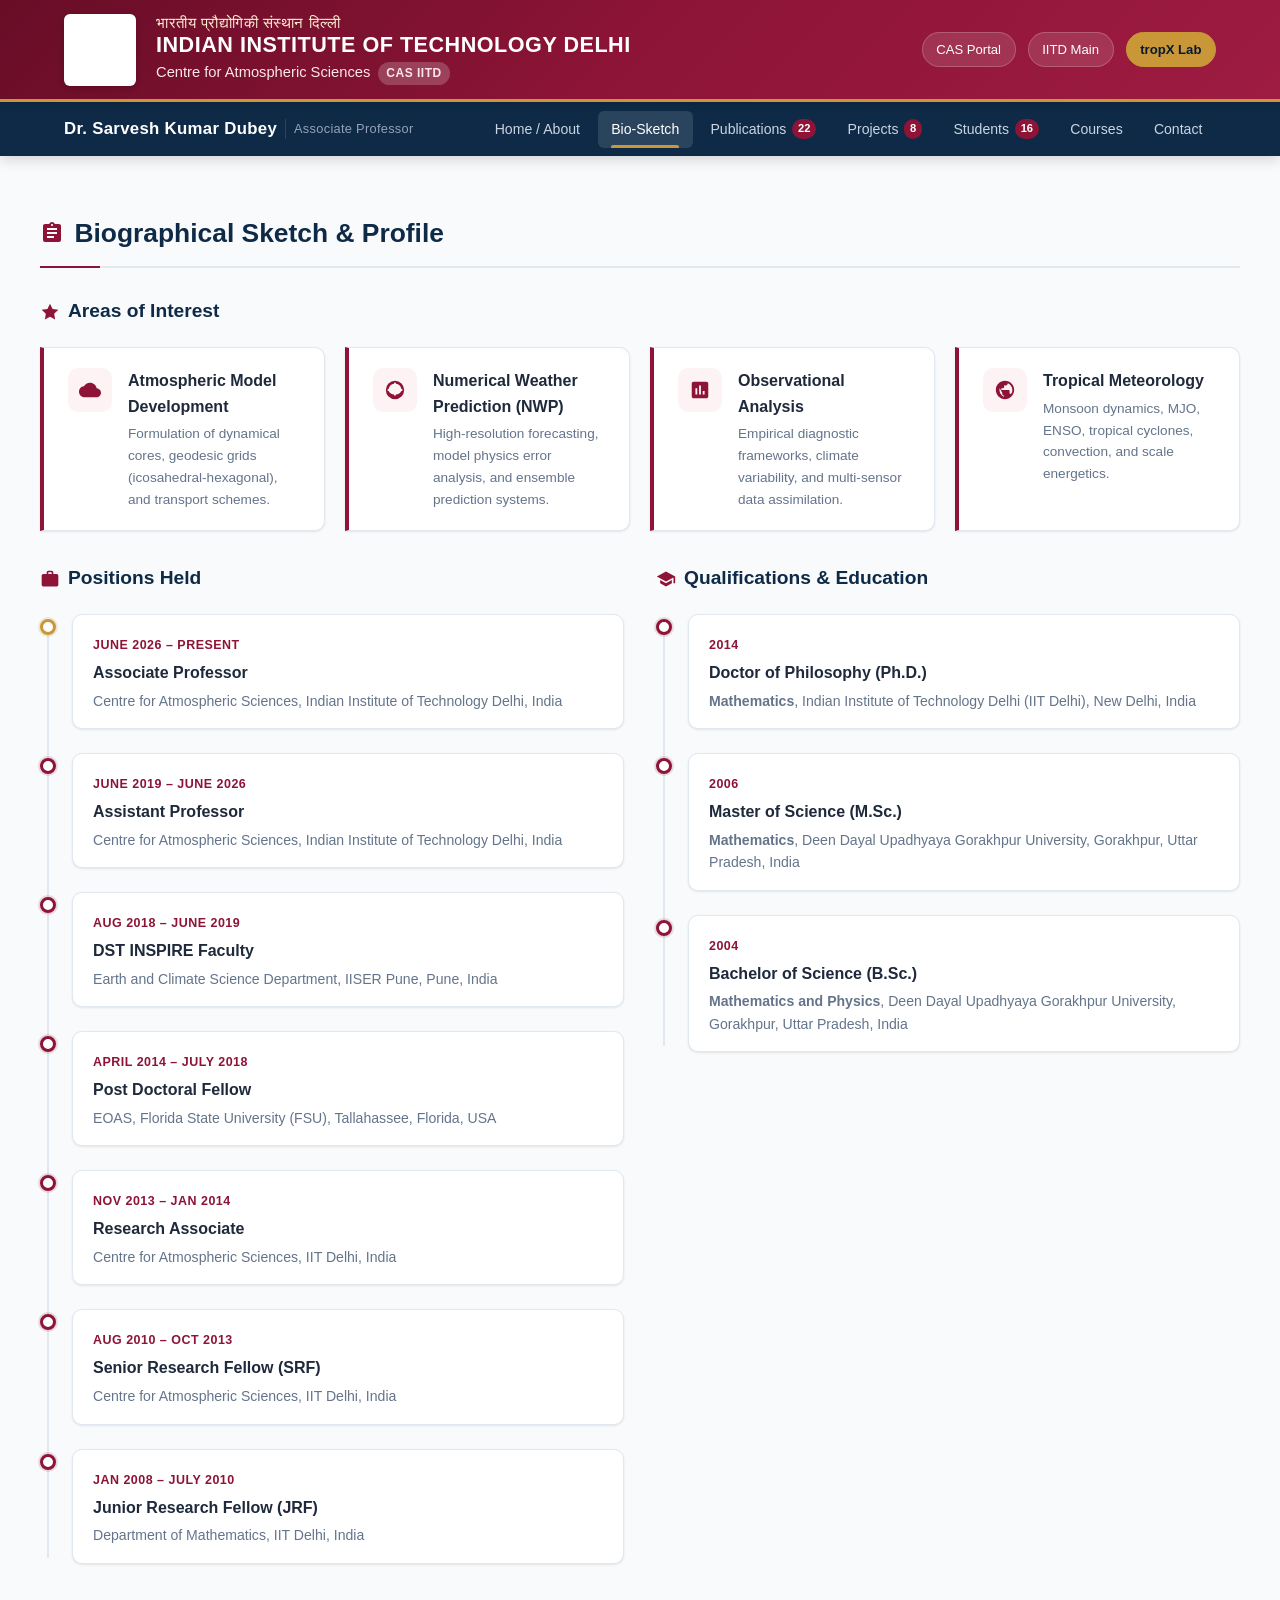
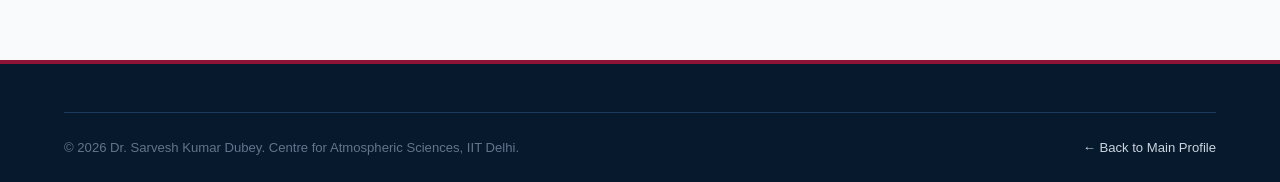
==== biosketch.html @ bfdb4acb "Deploy modern IIT Delhi faculty website for Dr. Sarvesh Kumar Dubey" ====
<!DOCTYPE html>
<html lang="en">
<head>
  <meta charset="UTF-8">
  <meta name="viewport" content="width=device-width, initial-scale=1.0">
  <title>Bio-Sketch | Dr. Sarvesh Kumar Dubey | IIT Delhi</title>
  <link rel="stylesheet" href="assets/css/style.css">
  <link rel="shortcut icon" href="assets/images/iitd_logo_official.png" type="image/png">
</head>
<body>

  <!-- TOP INSTITUTIONAL BANNER -->
  <header class="iitd-topbar">
    <div class="container iitd-topbar-content">
      <div class="iitd-brand-group">
        <a href="index.html" class="iitd-logo-badge" title="IIT Delhi Official Website">
          <img src="assets/images/iitd_logo_official.png" alt="IIT Delhi Crest Logo">
        </a>
        <div class="iitd-titles">
          <span class="iitd-hindi-name">भारतीय प्रौद्योगिकी संस्थान दिल्ली</span>
          <span class="iitd-english-name">Indian Institute of Technology Delhi</span>
          <span class="iitd-dept-name">
            Centre for Atmospheric Sciences
            <span class="badge">CAS IITD</span>
          </span>
        </div>
      </div>

      <div class="iitd-topbar-links">
        <a href="https://cas.iitd.ac.in" target="_blank" rel="noopener noreferrer" class="top-pill-link">CAS Portal</a>
        <a href="https://home.iitd.ac.in" target="_blank" rel="noopener noreferrer" class="top-pill-link">IITD Main</a>
        <a href="https://tropx.iitd.ac.in" target="_blank" rel="noopener noreferrer" class="top-pill-link highlight">tropX Lab</a>
      </div>
    </div>
  </header>

  <!-- NAVIGATION BAR -->
  <nav class="main-nav-wrapper">
    <div class="container main-nav">
      <a href="index.html" class="nav-faculty-name">
        Dr. Sarvesh Kumar Dubey
        <span class="sub-role">Associate Professor</span>
      </a>

      <button class="mobile-menu-btn" id="mobileMenuBtn" aria-label="Toggle Navigation Menu">&#9776;</button>

      <ul class="nav-menu" id="navMenu">
        <li class="nav-item"><a href="index.html" class="nav-link">Home / About</a></li>
        <li class="nav-item"><a href="biosketch.html" class="nav-link active">Bio-Sketch</a></li>
        <li class="nav-item"><a href="publications.html" class="nav-link">Publications <span class="badge-count">22</span></a></li>
        <li class="nav-item"><a href="projects.html" class="nav-link">Projects <span class="badge-count">8</span></a></li>
        <li class="nav-item"><a href="students.html" class="nav-link">Students <span class="badge-count">16</span></a></li>
        <li class="nav-item"><a href="courses.html" class="nav-link">Courses</a></li>
        <li class="nav-item"><a href="contact.html" class="nav-link">Contact</a></li>
      </ul>
    </div>
  </nav>

  <!-- MAIN CONTENT -->
  <main class="main-content container">
    <section class="section-wrapper" style="margin-top: 1rem;">
      <div class="section-header">
        <h1 class="section-title">
          <svg width="24" height="24" fill="currentColor" viewBox="0 0 24 24"><path d="M19 3h-4.18C14.4 1.84 13.3 1 12 1c-1.3 0-2.4.84-2.82 2H5c-1.1 0-2 .9-2 2v14c0 1.1.9 2 2 2h14c1.1 0 2-.9 2-2V5c0-1.1-.9-2-2-2zm-7 0c.55 0 1 .45 1 1s-.45 1-1 1-1-.45-1-1 .45-1 1-1zm2 14H7v-2h7v2zm3-4H7v-2h10v2zm0-4H7V7h10v2z"/></svg>
          Biographical Sketch & Profile
        </h1>
      </div>

      <!-- Core Areas of Interest -->
      <h3 class="subsection-title">
        <svg width="20" height="20" fill="currentColor" viewBox="0 0 24 24"><path d="M12 2l3.09 6.26L22 9.27l-5 4.87 1.18 6.88L12 17.77l-6.18 3.25L7 14.14 2 9.27l6.91-1.01L12 2z"/></svg>
        Areas of Interest
      </h3>
      <div class="interest-grid">
        <div class="interest-card">
          <div class="interest-icon">
            <svg width="22" height="22" fill="currentColor" viewBox="0 0 24 24"><path d="M19.35 10.04C18.67 6.59 15.64 4 12 4 9.11 4 6.6 5.64 5.35 8.04 2.34 8.36 0 10.91 0 14c0 3.31 2.69 6 6 6h13c2.76 0 5-2.24 5-5 0-2.64-2.05-4.78-4.65-4.96z"/></svg>
          </div>
          <div>
            <h4>Atmospheric Model Development</h4>
            <p>Formulation of dynamical cores, geodesic grids (icosahedral-hexagonal), and transport schemes.</p>
          </div>
        </div>

        <div class="interest-card">
          <div class="interest-icon">
            <svg width="22" height="22" fill="currentColor" viewBox="0 0 24 24"><path d="M12 2a10 10 0 100 20 10 10 0 000-20zm1 14.93V18h-2v-1.07A7.002 7.002 0 015.07 13H4v-2h1.07A7.002 7.002 0 0111 5.07V4h2v1.07A7.002 7.002 0 0118.93 11H20v2h-1.07A7.002 7.002 0 0113 16.93z"/></svg>
          </div>
          <div>
            <h4>Numerical Weather Prediction (NWP)</h4>
            <p>High-resolution forecasting, model physics error analysis, and ensemble prediction systems.</p>
          </div>
        </div>

        <div class="interest-card">
          <div class="interest-icon">
            <svg width="22" height="22" fill="currentColor" viewBox="0 0 24 24"><path d="M19 3H5c-1.1 0-2 .9-2 2v14c0 1.1.9 2 2 2h14c1.1 0 2-.9 2-2V5c0-1.1-.9-2-2-2zM9 17H7v-7h2v7zm4 0h-2V7h2v10zm4 0h-2v-4h2v4z"/></svg>
          </div>
          <div>
            <h4>Observational Analysis</h4>
            <p>Empirical diagnostic frameworks, climate variability, and multi-sensor data assimilation.</p>
          </div>
        </div>

        <div class="interest-card">
          <div class="interest-icon">
            <svg width="22" height="22" fill="currentColor" viewBox="0 0 24 24"><path d="M12 2C6.48 2 2 6.48 2 12s4.48 10 10 10 10-4.48 10-10S17.52 2 12 2zm1 17.93c-3.95-.49-7-3.85-7-7.93 0-.62.08-1.21.21-1.79L9 15v1c0 1.1.9 2 2 2v1.93zm6.9-2.54c-.26-.81-1-1.39-1.9-1.39h-1v-3c0-.55-.45-1-1-1H8v-2h2c.55 0 1-.45 1-1V7h2c1.1 0 2-.9 2-2v-.41c2.93 1.19 5 4.06 5 7.41 0 2.08-.8 3.97-2.1 5.39z"/></svg>
          </div>
          <div>
            <h4>Tropical Meteorology</h4>
            <p>Monsoon dynamics, MJO, ENSO, tropical cyclones, convection, and scale energetics.</p>
          </div>
        </div>
      </div>

      <!-- Experience & Qualifications Grid -->
      <div class="grid-2col">
        <!-- Positions Held Timeline -->
        <div>
          <h3 class="subsection-title">
            <svg width="20" height="20" fill="currentColor" viewBox="0 0 24 24"><path d="M20 6h-4V4c0-1.11-.89-2-2-2h-4c-1.11 0-2 .89-2 2v2H4c-1.11 0-1.99.89-1.99 2L2 19c0 1.11.89 2 2 2h16c1.11 0 2-.89 2-2V8c0-1.11-.89-2-2-2zm-6 0h-4V4h4v2z"/></svg>
            Positions Held
          </h3>
          <div class="timeline">
            
            <div class="timeline-item">
              <div class="timeline-dot gold"></div>
              <div class="timeline-content">
                <span class="timeline-period">June 2026 – Present</span>
                <h4 class="timeline-role">Associate Professor</h4>
                <p class="timeline-place">Centre for Atmospheric Sciences, Indian Institute of Technology Delhi, India</p>
              </div>
            </div>

            <div class="timeline-item">
              <div class="timeline-dot"></div>
              <div class="timeline-content">
                <span class="timeline-period">June 2019 – June 2026</span>
                <h4 class="timeline-role">Assistant Professor</h4>
                <p class="timeline-place">Centre for Atmospheric Sciences, Indian Institute of Technology Delhi, India</p>
              </div>
            </div>

            <div class="timeline-item">
              <div class="timeline-dot"></div>
              <div class="timeline-content">
                <span class="timeline-period">Aug 2018 – June 2019</span>
                <h4 class="timeline-role">DST INSPIRE Faculty</h4>
                <p class="timeline-place">Earth and Climate Science Department, IISER Pune, Pune, India</p>
              </div>
            </div>

            <div class="timeline-item">
              <div class="timeline-dot"></div>
              <div class="timeline-content">
                <span class="timeline-period">April 2014 – July 2018</span>
                <h4 class="timeline-role">Post Doctoral Fellow</h4>
                <p class="timeline-place">EOAS, Florida State University (FSU), Tallahassee, Florida, USA</p>
              </div>
            </div>

            <div class="timeline-item">
              <div class="timeline-dot"></div>
              <div class="timeline-content">
                <span class="timeline-period">Nov 2013 – Jan 2014</span>
                <h4 class="timeline-role">Research Associate</h4>
                <p class="timeline-place">Centre for Atmospheric Sciences, IIT Delhi, India</p>
              </div>
            </div>

            <div class="timeline-item">
              <div class="timeline-dot"></div>
              <div class="timeline-content">
                <span class="timeline-period">Aug 2010 – Oct 2013</span>
                <h4 class="timeline-role">Senior Research Fellow (SRF)</h4>
                <p class="timeline-place">Centre for Atmospheric Sciences, IIT Delhi, India</p>
              </div>
            </div>

            <div class="timeline-item">
              <div class="timeline-dot"></div>
              <div class="timeline-content">
                <span class="timeline-period">Jan 2008 – July 2010</span>
                <h4 class="timeline-role">Junior Research Fellow (JRF)</h4>
                <p class="timeline-place">Department of Mathematics, IIT Delhi, India</p>
              </div>
            </div>

          </div>
        </div>

        <!-- Qualifications -->
        <div>
          <h3 class="subsection-title">
            <svg width="20" height="20" fill="currentColor" viewBox="0 0 24 24"><path d="M5 13.18v4L12 21l7-3.82v-4L12 17l-7-3.82zM12 3L1 9l11 6 9-4.91V17h2V9L12 3z"/></svg>
            Qualifications & Education
          </h3>
          <div class="timeline">
            
            <div class="timeline-item">
              <div class="timeline-dot"></div>
              <div class="timeline-content">
                <span class="timeline-period">2014</span>
                <h4 class="timeline-role">Doctor of Philosophy (Ph.D.)</h4>
                <p class="timeline-place"><strong>Mathematics</strong>, Indian Institute of Technology Delhi (IIT Delhi), New Delhi, India</p>
              </div>
            </div>

            <div class="timeline-item">
              <div class="timeline-dot"></div>
              <div class="timeline-content">
                <span class="timeline-period">2006</span>
                <h4 class="timeline-role">Master of Science (M.Sc.)</h4>
                <p class="timeline-place"><strong>Mathematics</strong>, Deen Dayal Upadhyaya Gorakhpur University, Gorakhpur, Uttar Pradesh, India</p>
              </div>
            </div>

            <div class="timeline-item">
              <div class="timeline-dot"></div>
              <div class="timeline-content">
                <span class="timeline-period">2004</span>
                <h4 class="timeline-role">Bachelor of Science (B.Sc.)</h4>
                <p class="timeline-place"><strong>Mathematics and Physics</strong>, Deen Dayal Upadhyaya Gorakhpur University, Gorakhpur, Uttar Pradesh, India</p>
              </div>
            </div>

          </div>
        </div>
      </div>
    </section>
  </main>

  <!-- FOOTER -->
  <footer class="site-footer">
    <div class="container">
      <div class="footer-bottom">
        <div>&copy; 2026 Dr. Sarvesh Kumar Dubey. Centre for Atmospheric Sciences, IIT Delhi.</div>
        <div><a href="index.html" style="color: #cbd5e1;">&larr; Back to Main Profile</a></div>
      </div>
    </div>
  </footer>

  <script src="assets/js/main.js"></script>
</body>
</html>
---- assets/css/style.css ----
/* ==========================================================================
   Faculty Website: Dr. Sarvesh Kumar Dubey
   Centre for Atmospheric Sciences, Indian Institute of Technology Delhi
   Design System & Modern Academic Styling
   ========================================================================== */

:root {
  --iitd-maroon: #8D1437;
  --iitd-maroon-dark: #680d27;
  --iitd-maroon-light: #ab2148;
  --iitd-navy: #0e2a47;
  --iitd-navy-dark: #07192c;
  --iitd-navy-light: #1b4976;
  --iitd-gold: #c99738;
  --iitd-gold-light: #fef8eb;
  --iitd-gold-dark: #a87922;

  --bg-primary: #f8fafc;
  --bg-surface: #ffffff;
  --bg-secondary: #f1f5f9;
  --border-color: #e2e8f0;
  --border-focus: #cbd5e1;

  --text-main: #1e293b;
  --text-muted: #64748b;
  --text-light: #94a3b8;
  --text-white: #ffffff;

  --shadow-sm: 0 1px 3px rgba(0, 0, 0, 0.06), 0 1px 2px rgba(0, 0, 0, 0.04);
  --shadow-md: 0 4px 6px -1px rgba(0, 0, 0, 0.08), 0 2px 4px -1px rgba(0, 0, 0, 0.04);
  --shadow-lg: 0 10px 15px -3px rgba(0, 0, 0, 0.08), 0 4px 6px -2px rgba(0, 0, 0, 0.04);
  --shadow-xl: 0 20px 25px -5px rgba(0, 0, 0, 0.1), 0 10px 10px -5px rgba(0, 0, 0, 0.04);

  --radius-sm: 6px;
  --radius-md: 10px;
  --radius-lg: 16px;
  --radius-full: 9999px;

  --transition: all 0.25s cubic-bezier(0.4, 0, 0.2, 1);
  --max-width: 1200px;
}

/* Reset & Base */
*, *::before, *::after {
  box-sizing: border-box;
  margin: 0;
  padding: 0;
}

html {
  font-family: -apple-system, BlinkMacSystemFont, "Segoe UI", Roboto, "Helvetica Neue", Arial, sans-serif;
  font-size: 16px;
  line-height: 1.6;
  color: var(--text-main);
  background-color: var(--bg-primary);
  scroll-behavior: smooth;
}

body {
  min-height: 100vh;
  display: flex;
  flex-direction: column;
  -webkit-font-smoothing: antialiased;
}

a {
  color: var(--iitd-navy-light);
  text-decoration: none;
  transition: var(--transition);
}

a:hover {
  color: var(--iitd-maroon);
}

img {
  max-width: 100%;
  height: auto;
  display: block;
}

.container {
  width: 100%;
  max-width: var(--max-width);
  margin: 0 auto;
  padding: 0 1.5rem;
}

/* ==========================================================================
   TOP INSTITUTIONAL BANNER
   ========================================================================== */
.iitd-topbar {
  background: linear-gradient(135deg, var(--iitd-maroon-dark) 0%, var(--iitd-maroon) 50%, #9e1c41 100%);
  color: var(--text-white);
  border-bottom: 3px solid var(--iitd-gold);
  position: relative;
  z-index: 50;
  box-shadow: 0 2px 8px rgba(0, 0, 0, 0.15);
}

.iitd-topbar-content {
  display: flex;
  align-items: center;
  justify-content: space-between;
  padding: 0.85rem 1.5rem;
  gap: 1.5rem;
}

.iitd-brand-group {
  display: flex;
  align-items: center;
  gap: 1.25rem;
}

.iitd-logo-badge {
  background: #ffffff;
  padding: 6px;
  border-radius: var(--radius-sm);
  display: flex;
  align-items: center;
  justify-content: center;
  box-shadow: 0 2px 6px rgba(0, 0, 0, 0.2);
  transition: transform 0.2s ease;
  flex-shrink: 0;
}

.iitd-logo-badge:hover {
  transform: scale(1.03);
}

.iitd-logo-badge img {
  height: 60px;
  width: auto;
  object-fit: contain;
}

.iitd-titles {
  display: flex;
  flex-direction: column;
}

.iitd-hindi-name {
  font-size: 0.95rem;
  letter-spacing: 0.5px;
  color: #ffeed3;
  font-weight: 500;
  line-height: 1.2;
}

.iitd-english-name {
  font-size: 1.35rem;
  font-weight: 700;
  letter-spacing: 0.5px;
  line-height: 1.25;
  color: #ffffff;
  text-transform: uppercase;
}

.iitd-dept-name {
  font-size: 0.92rem;
  font-weight: 500;
  color: #fce7eb;
  margin-top: 2px;
  display: flex;
  align-items: center;
  gap: 0.5rem;
}

.iitd-dept-name .badge {
  background: rgba(255, 255, 255, 0.2);
  padding: 2px 8px;
  border-radius: var(--radius-full);
  font-size: 0.75rem;
  text-transform: uppercase;
  letter-spacing: 0.5px;
  font-weight: 600;
}

.iitd-topbar-links {
  display: flex;
  align-items: center;
  gap: 0.75rem;
  flex-shrink: 0;
}

.top-pill-link {
  display: inline-flex;
  align-items: center;
  gap: 0.4rem;
  color: #ffffff;
  background: rgba(255, 255, 255, 0.12);
  padding: 0.4rem 0.85rem;
  border-radius: var(--radius-full);
  font-size: 0.82rem;
  font-weight: 500;
  border: 1px solid rgba(255, 255, 255, 0.2);
  transition: var(--transition);
}

.top-pill-link:hover {
  background: #ffffff;
  color: var(--iitd-maroon-dark);
  border-color: #ffffff;
}

.top-pill-link.highlight {
  background: var(--iitd-gold);
  color: var(--iitd-navy-dark);
  border-color: var(--iitd-gold);
  font-weight: 600;
}

.top-pill-link.highlight:hover {
  background: #f1bf55;
  color: #000;
}

/* ==========================================================================
   NAVIGATION BAR
   ========================================================================== */
.main-nav-wrapper {
  background: var(--iitd-navy);
  position: sticky;
  top: 0;
  z-index: 40;
  box-shadow: 0 4px 12px rgba(0, 0, 0, 0.15);
}

.main-nav {
  display: flex;
  align-items: center;
  justify-content: space-between;
  padding: 0 1.5rem;
  height: 54px;
}

.nav-faculty-name {
  color: #ffffff;
  font-weight: 700;
  font-size: 1.05rem;
  display: flex;
  align-items: center;
  gap: 0.5rem;
  letter-spacing: 0.3px;
}

.nav-faculty-name:hover {
  color: var(--iitd-gold);
}

.nav-faculty-name .sub-role {
  font-size: 0.8rem;
  font-weight: 400;
  color: #94a3b8;
  display: inline-block;
  padding-left: 0.5rem;
  border-left: 1px solid #334155;
}

.nav-menu {
  display: flex;
  align-items: center;
  list-style: none;
  gap: 0.25rem;
  height: 100%;
}

.nav-item {
  height: 100%;
  display: flex;
  align-items: center;
}

.nav-link {
  color: #cbd5e1;
  font-weight: 500;
  font-size: 0.88rem;
  padding: 0.45rem 0.85rem;
  border-radius: var(--radius-sm);
  display: flex;
  align-items: center;
  gap: 0.35rem;
  position: relative;
  transition: var(--transition);
}

.nav-link:hover, .nav-link.active {
  color: #ffffff;
  background: rgba(255, 255, 255, 0.12);
}

.nav-link.active::after {
  content: "";
  position: absolute;
  bottom: 0;
  left: 0.85rem;
  right: 0.85rem;
  height: 3px;
  background: var(--iitd-gold);
  border-radius: 2px 2px 0 0;
}

.nav-link .badge-count {
  background: var(--iitd-maroon);
  color: #fff;
  font-size: 0.7rem;
  font-weight: 700;
  padding: 1px 6px;
  border-radius: var(--radius-full);
}

.mobile-menu-btn {
  display: none;
  background: none;
  border: 1px solid rgba(255, 255, 255, 0.25);
  color: #ffffff;
  font-size: 1.25rem;
  padding: 0.4rem 0.65rem;
  border-radius: var(--radius-sm);
  cursor: pointer;
}

/* ==========================================================================
   HERO / PROFILE IDENTITY SECTION
   ========================================================================== */
.hero-section {
  background: linear-gradient(180deg, #ffffff 0%, var(--bg-primary) 100%);
  border-bottom: 1px solid var(--border-color);
  padding: 3rem 0 2.5rem;
}

.profile-grid {
  display: grid;
  grid-template-columns: 280px 1fr;
  gap: 2.5rem;
  align-items: start;
}

.profile-card {
  background: #ffffff;
  border-radius: var(--radius-lg);
  padding: 1.5rem;
  box-shadow: var(--shadow-lg);
  border: 1px solid var(--border-color);
  text-align: center;
  position: relative;
}

.photo-container {
  position: relative;
  width: 220px;
  height: 235px;
  margin: 0 auto 1.25rem;
  border-radius: var(--radius-md);
  overflow: hidden;
  box-shadow: 0 4px 12px rgba(0, 0, 0, 0.12);
  border: 4px solid #ffffff;
  outline: 2px solid var(--iitd-maroon);
}

.photo-container img {
  width: 100%;
  height: 100%;
  object-fit: cover;
  object-position: center top;
}

.profile-status-badge {
  display: inline-flex;
  align-items: center;
  gap: 0.4rem;
  background: #ecfdf5;
  color: #065f46;
  font-size: 0.75rem;
  font-weight: 600;
  padding: 0.25rem 0.75rem;
  border-radius: var(--radius-full);
  margin-bottom: 0.75rem;
  border: 1px solid #a7f3d0;
}

.profile-status-badge::before {
  content: "";
  display: inline-block;
  width: 7px;
  height: 7px;
  border-radius: 50%;
  background: #10b981;
}

.quick-contact-list {
  list-style: none;
  margin-top: 1.25rem;
  padding-top: 1.25rem;
  border-top: 1px solid var(--border-color);
  text-align: left;
  font-size: 0.85rem;
  display: flex;
  flex-direction: column;
  gap: 0.75rem;
}

.quick-contact-item {
  display: flex;
  align-items: flex-start;
  gap: 0.65rem;
  color: var(--text-muted);
}

.quick-contact-item strong {
  color: var(--text-main);
  min-width: 50px;
}

.quick-contact-item svg {
  flex-shrink: 0;
  margin-top: 3px;
  color: var(--iitd-maroon);
}

.profile-hero-content {
  display: flex;
  flex-direction: column;
}

.faculty-title-tag {
  display: inline-flex;
  align-items: center;
  gap: 0.5rem;
  font-size: 0.85rem;
  font-weight: 700;
  color: var(--iitd-maroon);
  text-transform: uppercase;
  letter-spacing: 1px;
  margin-bottom: 0.5rem;
}

.faculty-title-tag::before {
  content: "";
  width: 18px;
  height: 3px;
  background: var(--iitd-maroon);
  border-radius: 2px;
}

.faculty-main-heading {
  font-size: 2.35rem;
  font-weight: 800;
  color: var(--iitd-navy);
  line-height: 1.15;
  margin-bottom: 0.5rem;
}

.faculty-designation {
  font-size: 1.25rem;
  font-weight: 600;
  color: var(--text-main);
  margin-bottom: 0.35rem;
}

.faculty-designation .tenure-note {
  font-size: 0.9rem;
  font-weight: 500;
  color: var(--iitd-maroon);
  background: var(--iitd-gold-light);
  border: 1px solid #f9dfad;
  padding: 2px 8px;
  border-radius: var(--radius-sm);
  margin-left: 0.5rem;
  white-space: nowrap;
}

.faculty-affiliation {
  font-size: 1.05rem;
  color: var(--text-muted);
  font-weight: 500;
  margin-bottom: 1.25rem;
}

.faculty-research-tags {
  display: flex;
  flex-wrap: wrap;
  gap: 0.5rem;
  margin-bottom: 1.5rem;
}

.research-tag {
  background: var(--bg-secondary);
  color: var(--iitd-navy);
  border: 1px solid var(--border-color);
  font-size: 0.8rem;
  font-weight: 600;
  padding: 0.35rem 0.85rem;
  border-radius: var(--radius-full);
  display: inline-flex;
  align-items: center;
  gap: 0.35rem;
  transition: var(--transition);
}

.research-tag:hover {
  background: #e2e8f0;
  border-color: #cbd5e1;
}

/* Scholarly Identity Cards */
.scholar-badges {
  display: grid;
  grid-template-columns: repeat(auto-fit, minmax(180px, 1fr));
  gap: 0.75rem;
  margin-top: 1rem;
}

.scholar-badge-card {
  display: flex;
  align-items: center;
  gap: 0.85rem;
  background: #ffffff;
  padding: 0.75rem 1rem;
  border-radius: var(--radius-md);
  border: 1px solid var(--border-color);
  box-shadow: var(--shadow-sm);
  transition: var(--transition);
}

.scholar-badge-card:hover {
  transform: translateY(-2px);
  box-shadow: var(--shadow-md);
  border-color: var(--iitd-navy-light);
}

.scholar-badge-card img, .scholar-badge-card svg {
  width: 32px;
  height: 32px;
  object-fit: contain;
  flex-shrink: 0;
}

.scholar-badge-info {
  display: flex;
  flex-direction: column;
}

.scholar-badge-name {
  font-size: 0.85rem;
  font-weight: 700;
  color: var(--text-main);
}

.scholar-badge-sub {
  font-size: 0.75rem;
  color: var(--text-muted);
}

/* ==========================================================================
   MAIN CONTENT LAYOUT & SECTIONS
   ========================================================================== */
.main-content {
  flex: 1;
  padding: 2.5rem 0;
}

.section-wrapper {
  margin-bottom: 3.5rem;
  scroll-margin-top: 75px;
}

.section-header {
  display: flex;
  align-items: center;
  justify-content: space-between;
  margin-bottom: 1.75rem;
  padding-bottom: 0.75rem;
  border-bottom: 2px solid var(--border-color);
  position: relative;
}

.section-header::after {
  content: "";
  position: absolute;
  bottom: -2px;
  left: 0;
  width: 60px;
  height: 2px;
  background: var(--iitd-maroon);
}

.section-title {
  font-size: 1.65rem;
  font-weight: 800;
  color: var(--iitd-navy);
  display: flex;
  align-items: center;
  gap: 0.65rem;
}

.section-title svg {
  color: var(--iitd-maroon);
}

.section-header-action {
  font-size: 0.88rem;
  font-weight: 600;
}

/* Cards & Content blocks */
.content-card {
  background: var(--bg-surface);
  border-radius: var(--radius-lg);
  border: 1px solid var(--border-color);
  padding: 2rem;
  box-shadow: var(--shadow-sm);
  margin-bottom: 1.5rem;
  transition: var(--transition);
}

.content-card:hover {
  box-shadow: var(--shadow-md);
}

.prose-text {
  font-size: 1.02rem;
  line-height: 1.8;
  color: #334155;
  text-align: justify;
}

.prose-text p {
  margin-bottom: 1.25rem;
}

.prose-text p:last-child {
  margin-bottom: 0;
}

/* tropX Lab Highlight Banner */
.tropx-banner-card {
  background: linear-gradient(135deg, #0d233a 0%, #173b5c 100%);
  color: #ffffff;
  border-radius: var(--radius-lg);
  padding: 2rem;
  display: grid;
  grid-template-columns: 220px 1fr auto;
  gap: 2rem;
  align-items: center;
  box-shadow: var(--shadow-lg);
  margin-top: 1.75rem;
  border: 1px solid rgba(255, 255, 255, 0.1);
}

.tropx-logo-box {
  background: #ffffff;
  padding: 12px;
  border-radius: var(--radius-md);
  display: flex;
  align-items: center;
  justify-content: center;
}

.tropx-logo-box img {
  max-height: 120px;
  width: auto;
  object-fit: contain;
}

.tropx-content h3 {
  font-size: 1.45rem;
  font-weight: 700;
  color: #ffffff;
  margin-bottom: 0.5rem;
  display: flex;
  align-items: center;
  gap: 0.5rem;
}

.tropx-content h3 .tag {
  background: var(--iitd-gold);
  color: var(--iitd-navy-dark);
  font-size: 0.72rem;
  padding: 2px 8px;
  border-radius: var(--radius-full);
  text-transform: uppercase;
  font-weight: 700;
}

.tropx-content p {
  font-size: 0.95rem;
  color: #cbd5e1;
  line-height: 1.6;
}

.btn-tropx {
  display: inline-flex;
  align-items: center;
  gap: 0.5rem;
  background: #ffffff;
  color: var(--iitd-navy);
  font-weight: 700;
  font-size: 0.92rem;
  padding: 0.75rem 1.4rem;
  border-radius: var(--radius-full);
  box-shadow: var(--shadow-md);
  white-space: nowrap;
  transition: var(--transition);
}

.btn-tropx:hover {
  background: var(--iitd-gold);
  color: var(--iitd-navy-dark);
  transform: translateY(-2px);
}

/* ==========================================================================
   BIOSKETCH & TIMELINES
   ========================================================================== */
.grid-2col {
  display: grid;
  grid-template-columns: 1fr 1fr;
  gap: 2rem;
}

.subsection-title {
  font-size: 1.2rem;
  font-weight: 700;
  color: var(--iitd-navy);
  margin-bottom: 1.25rem;
  display: flex;
  align-items: center;
  gap: 0.5rem;
}

.subsection-title svg {
  color: var(--iitd-maroon);
}

/* Area of interest cards */
.interest-grid {
  display: grid;
  grid-template-columns: repeat(auto-fit, minmax(240px, 1fr));
  gap: 1.25rem;
  margin-bottom: 2rem;
}

.interest-card {
  background: #ffffff;
  border: 1px solid var(--border-color);
  border-left: 4px solid var(--iitd-maroon);
  padding: 1.25rem 1.5rem;
  border-radius: 0 var(--radius-md) var(--radius-md) 0;
  box-shadow: var(--shadow-sm);
  display: flex;
  align-items: flex-start;
  gap: 1rem;
  transition: var(--transition);
}

.interest-card:hover {
  transform: translateX(4px);
  border-left-color: var(--iitd-gold);
  box-shadow: var(--shadow-md);
}

.interest-icon {
  background: #fdf2f4;
  color: var(--iitd-maroon);
  width: 44px;
  height: 44px;
  border-radius: var(--radius-md);
  display: flex;
  align-items: center;
  justify-content: center;
  flex-shrink: 0;
}

.interest-card h4 {
  font-size: 1rem;
  font-weight: 700;
  color: var(--text-main);
  margin-bottom: 0.25rem;
}

.interest-card p {
  font-size: 0.85rem;
  color: var(--text-muted);
}

/* Modern Timelines */
.timeline {
  position: relative;
  padding-left: 2rem;
  display: flex;
  flex-direction: column;
  gap: 1.5rem;
}

.timeline::before {
  content: "";
  position: absolute;
  top: 6px;
  bottom: 6px;
  left: 7px;
  width: 2px;
  background: #e2e8f0;
}

.timeline-item {
  position: relative;
}

.timeline-dot {
  position: absolute;
  top: 5px;
  left: -2rem;
  width: 16px;
  height: 16px;
  border-radius: 50%;
  background: #ffffff;
  border: 3px solid var(--iitd-maroon);
  box-shadow: 0 0 0 2px rgba(141, 20, 55, 0.15);
}

.timeline-dot.gold {
  border-color: var(--iitd-gold);
  box-shadow: 0 0 0 2px rgba(201, 151, 56, 0.2);
}

.timeline-content {
  background: #ffffff;
  border: 1px solid var(--border-color);
  padding: 1rem 1.25rem;
  border-radius: var(--radius-md);
  box-shadow: var(--shadow-sm);
  transition: var(--transition);
}

.timeline-content:hover {
  border-color: #cbd5e1;
  box-shadow: var(--shadow-md);
}

.timeline-period {
  font-size: 0.78rem;
  font-weight: 700;
  color: var(--iitd-maroon);
  text-transform: uppercase;
  letter-spacing: 0.5px;
  margin-bottom: 0.25rem;
  display: inline-block;
}

.timeline-role {
  font-size: 1rem;
  font-weight: 700;
  color: var(--text-main);
  margin-bottom: 0.25rem;
}

.timeline-place {
  font-size: 0.88rem;
  color: var(--text-muted);
}

/* ==========================================================================
   PUBLICATIONS SECTION & INTERACTIVE CONTROLS
   ========================================================================== */
.pub-toolbar {
  background: #ffffff;
  border: 1px solid var(--border-color);
  padding: 1rem 1.25rem;
  border-radius: var(--radius-lg);
  margin-bottom: 1.5rem;
  display: flex;
  flex-wrap: wrap;
  align-items: center;
  justify-content: space-between;
  gap: 1rem;
  box-shadow: var(--shadow-sm);
}

.pub-filters {
  display: flex;
  align-items: center;
  gap: 0.5rem;
  flex-wrap: wrap;
}

.pub-filter-btn {
  background: var(--bg-secondary);
  border: 1px solid var(--border-color);
  color: var(--text-main);
  font-size: 0.85rem;
  font-weight: 600;
  padding: 0.45rem 1rem;
  border-radius: var(--radius-full);
  cursor: pointer;
  transition: var(--transition);
}

.pub-filter-btn:hover {
  background: #e2e8f0;
}

.pub-filter-btn.active {
  background: var(--iitd-navy);
  color: #ffffff;
  border-color: var(--iitd-navy);
}

.pub-search-box {
  position: relative;
  min-width: 260px;
  flex: 1;
  max-width: 360px;
}

.pub-search-box input {
  width: 100%;
  padding: 0.5rem 1rem 0.5rem 2.25rem;
  border: 1px solid var(--border-color);
  border-radius: var(--radius-full);
  font-size: 0.88rem;
  outline: none;
  transition: var(--transition);
}

.pub-search-box input:focus {
  border-color: var(--iitd-navy);
  box-shadow: 0 0 0 3px rgba(14, 42, 71, 0.1);
}

.pub-search-box svg {
  position: absolute;
  top: 50%;
  left: 0.85rem;
  transform: translateY(-50%);
  color: var(--text-muted);
  width: 16px;
  height: 16px;
}

.pub-list {
  display: flex;
  flex-direction: column;
  gap: 1.25rem;
}

.pub-card {
  background: #ffffff;
  border: 1px solid var(--border-color);
  border-radius: var(--radius-md);
  padding: 1.35rem 1.5rem;
  box-shadow: var(--shadow-sm);
  position: relative;
  display: grid;
  grid-template-columns: 50px 1fr;
  gap: 1.25rem;
  transition: var(--transition);
}

.pub-card:hover {
  box-shadow: var(--shadow-md);
  border-color: #cbd5e1;
}

.pub-index {
  font-size: 1.15rem;
  font-weight: 800;
  color: var(--iitd-maroon);
  background: #fdf2f4;
  height: 44px;
  width: 44px;
  border-radius: var(--radius-md);
  display: flex;
  align-items: center;
  justify-content: center;
}

.pub-body {
  display: flex;
  flex-direction: column;
  gap: 0.4rem;
}

.pub-meta-top {
  display: flex;
  align-items: center;
  gap: 0.65rem;
  margin-bottom: 0.2rem;
  flex-wrap: wrap;
}

.pub-year-badge {
  background: var(--iitd-gold-light);
  color: var(--iitd-gold-dark);
  border: 1px solid #f8e1b4;
  font-size: 0.75rem;
  font-weight: 700;
  padding: 2px 8px;
  border-radius: var(--radius-full);
}

.pub-type-badge {
  background: #eff6ff;
  color: #1e40af;
  border: 1px solid #dbeafe;
  font-size: 0.72rem;
  font-weight: 600;
  padding: 2px 8px;
  border-radius: var(--radius-full);
  text-transform: uppercase;
}

.pub-title {
  font-size: 1.05rem;
  font-weight: 700;
  color: var(--iitd-navy);
  line-height: 1.45;
}

.pub-authors {
  font-size: 0.92rem;
  color: var(--text-main);
  line-height: 1.5;
}

.pub-authors strong {
  color: var(--iitd-maroon);
  font-weight: 700;
}

.pub-venue {
  font-size: 0.9rem;
  color: var(--text-muted);
  font-style: italic;
}

.pub-actions {
  display: flex;
  align-items: center;
  gap: 0.65rem;
  margin-top: 0.5rem;
  flex-wrap: wrap;
}

.pub-link-btn {
  display: inline-flex;
  align-items: center;
  gap: 0.35rem;
  font-size: 0.78rem;
  font-weight: 600;
  padding: 0.3rem 0.75rem;
  border-radius: var(--radius-sm);
  border: 1px solid var(--border-color);
  background: #ffffff;
  color: var(--iitd-navy);
  transition: var(--transition);
}

.pub-link-btn:hover {
  background: var(--iitd-navy);
  color: #ffffff;
  border-color: var(--iitd-navy);
}

/* ==========================================================================
   SPONSORED RESEARCH PROJECTS
   ========================================================================== */
.projects-grid {
  display: grid;
  grid-template-columns: repeat(auto-fill, minmax(340px, 1fr));
  gap: 1.5rem;
}

.project-card {
  background: #ffffff;
  border: 1px solid var(--border-color);
  border-radius: var(--radius-md);
  padding: 1.5rem;
  box-shadow: var(--shadow-sm);
  display: flex;
  flex-direction: column;
  justify-content: space-between;
  position: relative;
  border-top: 4px solid var(--iitd-maroon);
  transition: var(--transition);
}

.project-card.ongoing {
  border-top-color: #10b981;
}

.project-card:hover {
  box-shadow: var(--shadow-md);
  transform: translateY(-2px);
}

.project-status {
  display: inline-flex;
  align-items: center;
  gap: 0.35rem;
  font-size: 0.75rem;
  font-weight: 700;
  padding: 2px 8px;
  border-radius: var(--radius-full);
  margin-bottom: 0.75rem;
  text-transform: uppercase;
  width: fit-content;
}

.project-status.ongoing {
  background: #ecfdf5;
  color: #065f46;
  border: 1px solid #a7f3d0;
}

.project-status.completed {
  background: #f1f5f9;
  color: #475569;
  border: 1px solid #cbd5e1;
}

.project-title {
  font-size: 1.05rem;
  font-weight: 700;
  color: var(--iitd-navy);
  line-height: 1.4;
  margin-bottom: 1rem;
}

.project-details {
  list-style: none;
  font-size: 0.88rem;
  display: flex;
  flex-direction: column;
  gap: 0.5rem;
  border-top: 1px solid var(--border-color);
  padding-top: 0.85rem;
  margin-top: auto;
}

.project-detail-item {
  display: flex;
  justify-content: space-between;
  gap: 0.5rem;
}

.project-detail-label {
  color: var(--text-muted);
  font-weight: 500;
}

.project-detail-val {
  font-weight: 600;
  color: var(--text-main);
  text-align: right;
}

/* ==========================================================================
   RESEARCH GROUP / STUDENTS
   ========================================================================== */
.students-tabs {
  margin-top: 1.5rem;
}

.students-grid {
  display: grid;
  grid-template-columns: repeat(auto-fill, minmax(280px, 1fr));
  gap: 1.25rem;
}

.student-card {
  background: #ffffff;
  border: 1px solid var(--border-color);
  border-radius: var(--radius-md);
  padding: 1.25rem;
  box-shadow: var(--shadow-sm);
  display: flex;
  align-items: flex-start;
  gap: 1rem;
  transition: var(--transition);
}

.student-card:hover {
  box-shadow: var(--shadow-md);
  border-color: #cbd5e1;
}

.student-avatar {
  width: 44px;
  height: 44px;
  border-radius: 50%;
  background: linear-gradient(135deg, var(--iitd-navy) 0%, var(--iitd-navy-light) 100%);
  color: #ffffff;
  font-weight: 700;
  font-size: 1rem;
  display: flex;
  align-items: center;
  justify-content: center;
  flex-shrink: 0;
}

.student-info h4 {
  font-size: 1rem;
  font-weight: 700;
  color: var(--text-main);
  margin-bottom: 0.2rem;
}

.student-info .student-joined {
  font-size: 0.8rem;
  font-weight: 600;
  color: var(--iitd-maroon);
  margin-bottom: 0.25rem;
}

.student-info .student-topic {
  font-size: 0.82rem;
  color: var(--text-muted);
  line-height: 1.4;
}

/* ==========================================================================
   COURSES & TEACHING
   ========================================================================== */
.courses-container {
  display: flex;
  flex-direction: column;
  gap: 1.5rem;
}

.course-year-block {
  background: #ffffff;
  border: 1px solid var(--border-color);
  border-radius: var(--radius-lg);
  padding: 1.5rem;
  box-shadow: var(--shadow-sm);
}

.course-year-header {
  font-size: 1.1rem;
  font-weight: 700;
  color: var(--iitd-maroon);
  margin-bottom: 1rem;
  display: flex;
  align-items: center;
  gap: 0.5rem;
}

.course-cards-list {
  display: grid;
  grid-template-columns: repeat(auto-fill, minmax(320px, 1fr));
  gap: 1rem;
}

.course-card {
  background: var(--bg-primary);
  border: 1px solid var(--border-color);
  border-radius: var(--radius-md);
  padding: 1rem 1.25rem;
  display: flex;
  align-items: center;
  gap: 1rem;
}

.course-code-badge {
  background: var(--iitd-navy);
  color: #ffffff;
  font-weight: 700;
  font-size: 0.85rem;
  padding: 0.4rem 0.65rem;
  border-radius: var(--radius-sm);
  white-space: nowrap;
}

.course-title {
  font-size: 0.95rem;
  font-weight: 600;
  color: var(--text-main);
}

/* ==========================================================================
   CONTACT SECTION
   ========================================================================== */
.contact-grid {
  display: grid;
  grid-template-columns: 1fr 1fr;
  gap: 2rem;
}

.contact-card {
  background: #ffffff;
  border: 1px solid var(--border-color);
  border-radius: var(--radius-lg);
  padding: 2rem;
  box-shadow: var(--shadow-sm);
}

.contact-card h3 {
  font-size: 1.35rem;
  font-weight: 700;
  color: var(--iitd-navy);
  margin-bottom: 1.5rem;
  display: flex;
  align-items: center;
  gap: 0.5rem;
}

.contact-details-list {
  list-style: none;
  display: flex;
  flex-direction: column;
  gap: 1.25rem;
}

.contact-item {
  display: flex;
  align-items: flex-start;
  gap: 1rem;
}

.contact-icon-box {
  width: 42px;
  height: 42px;
  border-radius: var(--radius-md);
  background: #fdf2f4;
  color: var(--iitd-maroon);
  display: flex;
  align-items: center;
  justify-content: center;
  flex-shrink: 0;
}

.contact-item-info h5 {
  font-size: 0.85rem;
  font-weight: 600;
  color: var(--text-muted);
  text-transform: uppercase;
  margin-bottom: 0.2rem;
}

.contact-item-info p, .contact-item-info a {
  font-size: 1rem;
  color: var(--text-main);
  font-weight: 500;
}

.copy-btn {
  background: var(--bg-secondary);
  border: 1px solid var(--border-color);
  border-radius: var(--radius-sm);
  font-size: 0.75rem;
  font-weight: 600;
  padding: 2px 8px;
  margin-left: 0.5rem;
  cursor: pointer;
  transition: var(--transition);
}

.copy-btn:hover {
  background: var(--iitd-navy);
  color: #fff;
}

/* ==========================================================================
   FOOTER
   ========================================================================== */
.site-footer {
  background: var(--iitd-navy-dark);
  color: #cbd5e1;
  padding: 3rem 0 1.5rem;
  border-top: 4px solid var(--iitd-maroon);
  margin-top: auto;
}

.footer-grid {
  display: grid;
  grid-template-columns: 2fr 1fr 1fr 1fr;
  gap: 2rem;
  margin-bottom: 2.5rem;
}

.footer-brand {
  display: flex;
  align-items: flex-start;
  gap: 1.25rem;
}

.footer-brand img {
  height: 64px;
  background: #fff;
  padding: 4px;
  border-radius: var(--radius-sm);
}

.footer-brand h4 {
  color: #ffffff;
  font-size: 1.15rem;
  font-weight: 700;
  margin-bottom: 0.35rem;
}

.footer-brand p {
  font-size: 0.88rem;
  line-height: 1.5;
  color: #94a3b8;
}

.footer-column h5 {
  color: #ffffff;
  font-size: 1rem;
  font-weight: 700;
  margin-bottom: 1rem;
  border-bottom: 2px solid var(--iitd-gold);
  padding-bottom: 0.35rem;
  display: inline-block;
}

.footer-links {
  list-style: none;
  display: flex;
  flex-direction: column;
  gap: 0.6rem;
  font-size: 0.88rem;
}

.footer-links a {
  color: #94a3b8;
}

.footer-links a:hover {
  color: #ffffff;
  padding-left: 4px;
}

.footer-bottom {
  border-top: 1px solid #1e3a5f;
  padding-top: 1.5rem;
  text-align: center;
  font-size: 0.82rem;
  color: #64748b;
  display: flex;
  justify-content: space-between;
  align-items: center;
  flex-wrap: wrap;
  gap: 1rem;
}

/* ==========================================================================
   RESPONSIVE DESIGN (MEDIA QUERIES)
   ========================================================================== */
@media (max-width: 992px) {
  .profile-grid {
    grid-template-columns: 1fr;
    gap: 2rem;
  }
  
  .profile-card {
    max-width: 420px;
    margin: 0 auto;
  }

  .grid-2col, .contact-grid {
    grid-template-columns: 1fr;
  }

  .tropx-banner-card {
    grid-template-columns: 1fr;
    text-align: center;
  }

  .tropx-logo-box {
    margin: 0 auto;
  }

  .btn-tropx {
    margin: 0 auto;
  }

  .footer-grid {
    grid-template-columns: 1fr;
    gap: 2rem;
  }
}

@media (max-width: 768px) {
  .iitd-topbar-content {
    flex-direction: column;
    align-items: flex-start;
  }

  .iitd-topbar-links {
    width: 100%;
    overflow-x: auto;
    padding-bottom: 0.25rem;
  }

  .mobile-menu-btn {
    display: block;
  }

  .nav-menu {
    display: none;
    position: absolute;
    top: 54px;
    left: 0;
    right: 0;
    background: var(--iitd-navy-dark);
    flex-direction: column;
    height: auto;
    padding: 1rem;
    border-top: 1px solid #1e3a5f;
    box-shadow: var(--shadow-xl);
  }

  .nav-menu.active {
    display: flex;
  }

  .nav-item {
    width: 100%;
    height: auto;
  }

  .nav-link {
    width: 100%;
    padding: 0.75rem 1rem;
  }

  .faculty-main-heading {
    font-size: 1.85rem;
  }

  .pub-toolbar {
    flex-direction: column;
    align-items: stretch;
  }

  .pub-search-box {
    max-width: 100%;
  }

  .pub-card {
    grid-template-columns: 1fr;
  }

  .pub-index {
    width: 36px;
    height: 36px;
    font-size: 0.95rem;
  }
}
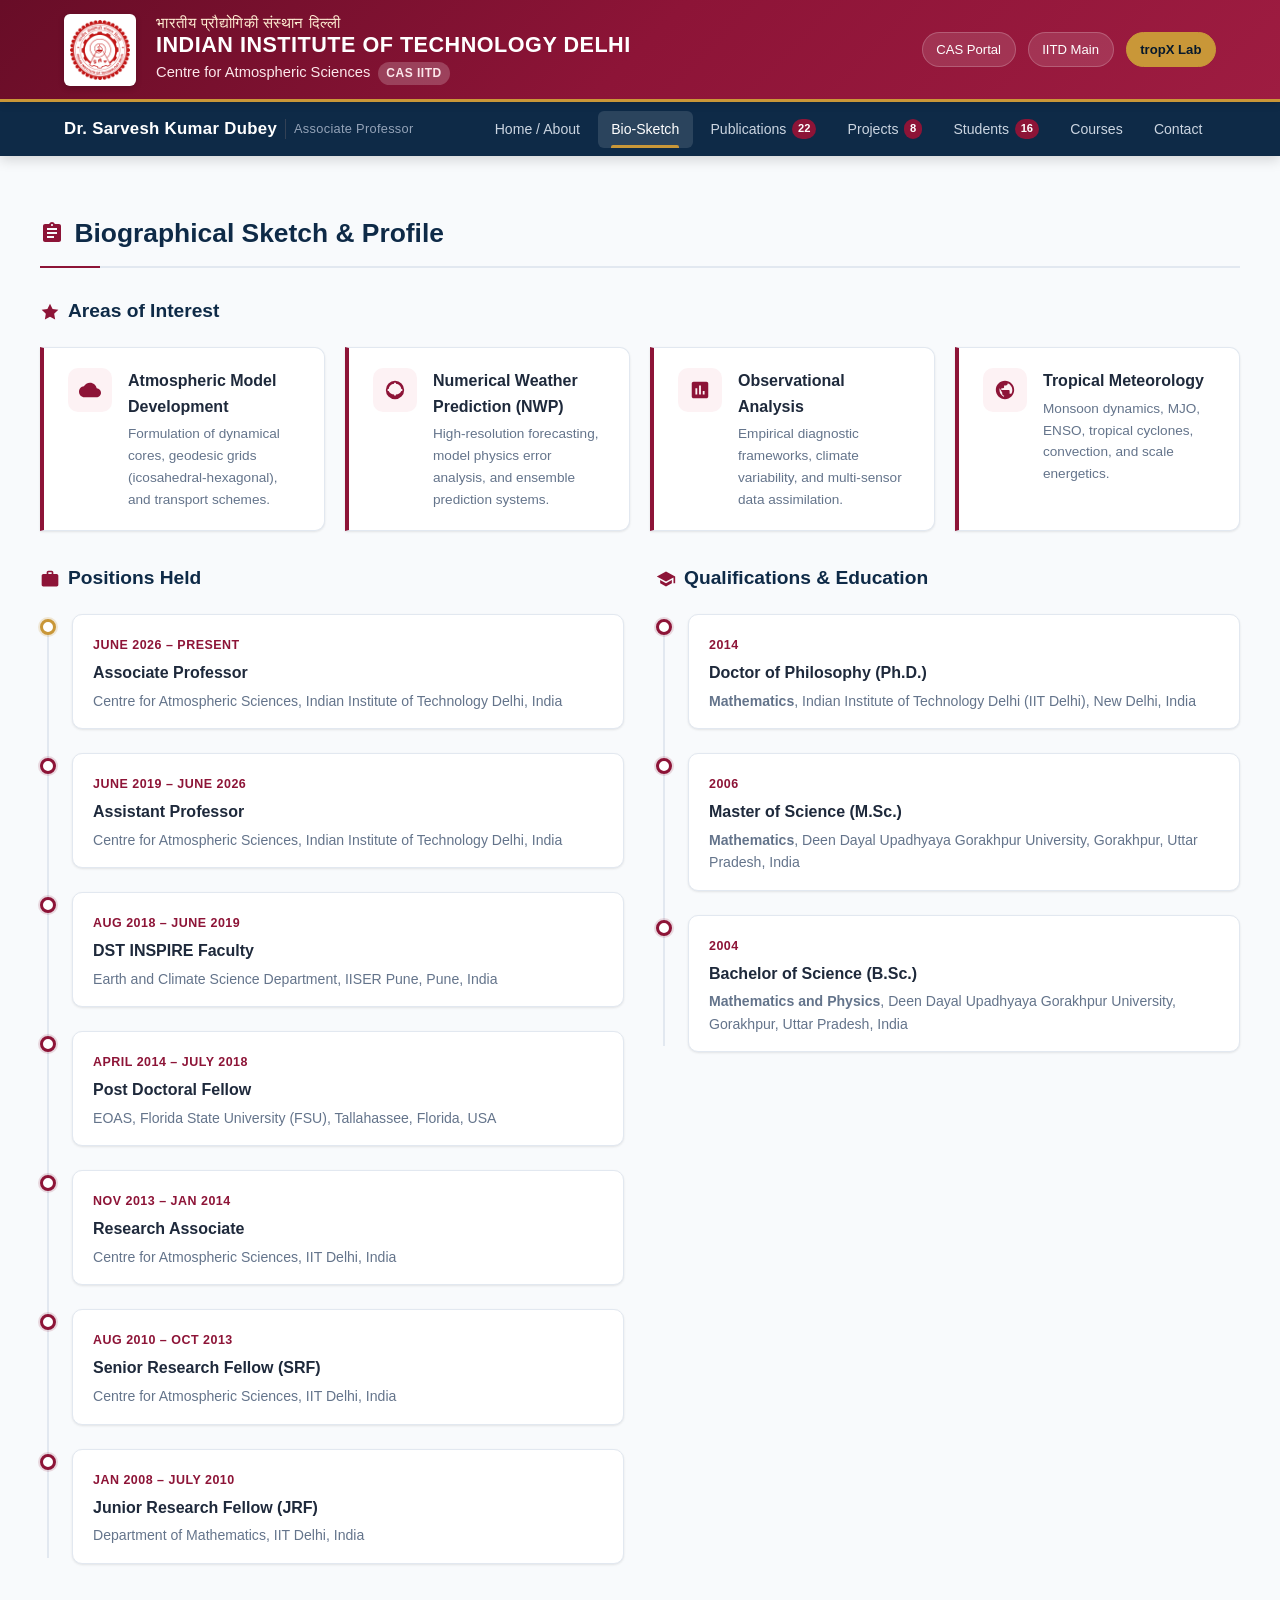
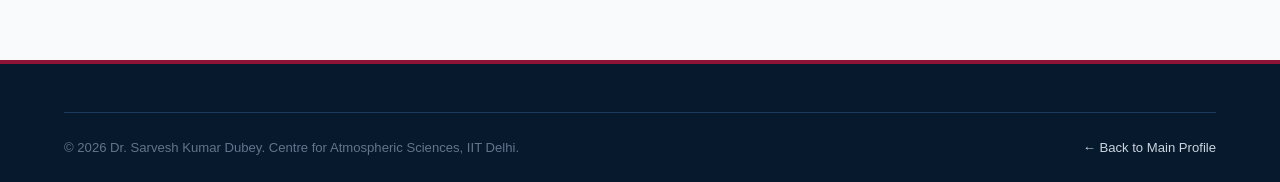
==== commit 60d906fa: "Fix IIT Delhi logo visibility by using high-contrast crimson emblem on white badge" ====
--- a/biosketch.html
+++ b/biosketch.html
@@ -5,7 +5,7 @@
   <meta name="viewport" content="width=device-width, initial-scale=1.0">
   <title>Bio-Sketch | Dr. Sarvesh Kumar Dubey | IIT Delhi</title>
   <link rel="stylesheet" href="assets/css/style.css">
-  <link rel="shortcut icon" href="assets/images/iitd_logo_official.png" type="image/png">
+  <link rel="shortcut icon" href="assets/images/iitd_logo_red.png" type="image/png">
 </head>
 <body>
 
@@ -14,7 +14,7 @@
     <div class="container iitd-topbar-content">
       <div class="iitd-brand-group">
         <a href="index.html" class="iitd-logo-badge" title="IIT Delhi Official Website">
-          <img src="assets/images/iitd_logo_official.png" alt="IIT Delhi Crest Logo">
+          <img src="assets/images/iitd_logo_red.png" alt="IIT Delhi Crest Logo">
         </a>
         <div class="iitd-titles">
           <span class="iitd-hindi-name">भारतीय प्रौद्योगिकी संस्थान दिल्ली</span>
--- a/assets/css/style.css
+++ b/assets/css/style.css
@@ -122,16 +122,15 @@
   box-shadow: 0 2px 6px rgba(0, 0, 0, 0.2);
   transition: transform 0.2s ease;
   flex-shrink: 0;
-}
-
-.iitd-logo-badge:hover {
-  transform: scale(1.03);
+  width: 72px;
+  height: 72px;
 }
 
 .iitd-logo-badge img {
+  width: 60px;
   height: 60px;
-  width: auto;
   object-fit: contain;
+  display: block;
 }
 
 .iitd-titles {
@@ -1386,10 +1385,14 @@
 }
 
 .footer-brand img {
+  width: 64px;
   height: 64px;
-  background: #fff;
+  background: #ffffff;
   padding: 4px;
   border-radius: var(--radius-sm);
+  object-fit: contain;
+  display: block;
+  flex-shrink: 0;
 }
 
 .footer-brand h4 {
